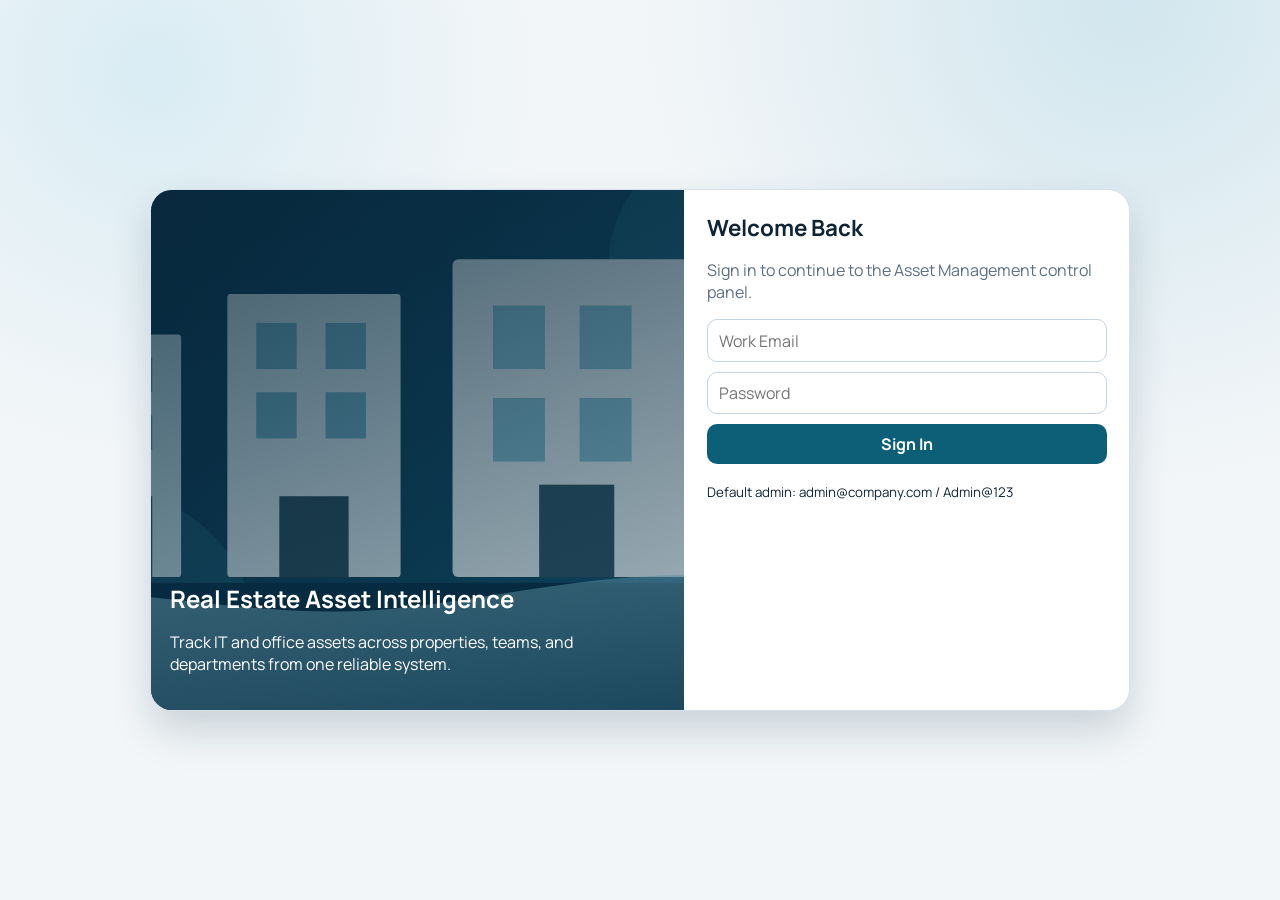
==== frontend/assets.html @ 0c9d4ae9 "Initial commit: asset tracking web application" ====
<!DOCTYPE html>
<html lang="en">
<head>
  <meta charset="UTF-8" />
  <meta name="viewport" content="width=device-width, initial-scale=1.0" />
  <title>Assets - Asset Tracker</title>
  <link rel="stylesheet" href="css/styles.css" />
</head>
<body>
  <div class="layout">
    <aside class="sidebar">
      <div class="brand">
        <div class="brand-mark">RE</div>
        <div><h2>Estate AssetOps</h2><p>Asset Management Suite</p></div>
      </div>
      <a class="nav-link" href="dashboard.html">Dashboard</a>
      <a class="nav-link" href="employees.html">Employees</a>
      <a class="nav-link active" href="assets.html">Assets</a>
      <a class="nav-link" href="assignments.html">Assignments</a>
      <a class="nav-link" href="reports.html">Reports</a>
      <div class="side-footer"><button class="secondary full" onclick="logout()">Logout</button></div>
    </aside>
    <main class="main">
      <div class="page-head">
        <div class="page-title">
          <h1>Asset Registry</h1>
          <p>Track laptops, mobile devices, furniture and office equipment by property location.</p>
        </div>
        <button id="addAssetBtn">Add Asset</button>
      </div>

      <section class="panel">
        <img src="assets/city-banner.svg" class="preview-image" alt="Real estate building" />
        <div class="toolbar">
          <input id="search" placeholder="Search by asset ID or name" />
          <input id="category" placeholder="Category" />
          <select id="status">
            <option value="">All Status</option>
            <option>Available</option>
            <option>Assigned</option>
            <option>Under Repair</option>
            <option>Lost</option>
            <option>Retired</option>
            <option>Inactive</option>
          </select>
          <input id="assigned_employee" placeholder="Assigned Employee" />
          <button onclick="loadAssets()">Apply Filters</button>
        </div>
        <table>
          <thead>
            <tr>
              <th>Asset ID</th>
              <th>Unique ID</th>
              <th>Name</th>
              <th>Category</th>
              <th>Status</th>
              <th>Location</th>
              <th>Actions</th>
            </tr>
          </thead>
          <tbody id="assetRows"></tbody>
        </table>
      </section>
    </main>
  </div>

  <div class="modal" id="assetModal">
    <div class="modal-content">
      <div class="panel-head"><h3 id="assetModalTitle">Add Asset</h3></div>
      <form id="assetForm" class="form-grid">
        <input name="asset_unique_id" placeholder="Asset Unique ID" required />
        <input name="asset_name" placeholder="Asset Name" required />
        <input name="category" placeholder="Category" required />
        <input name="brand" placeholder="Brand" />
        <input name="model" placeholder="Model" />
        <input name="serial_number" placeholder="Serial Number" />
        <input name="purchase_date" type="date" />
        <input name="purchase_cost" type="number" step="0.01" placeholder="Purchase Cost" />
        <input name="vendor" placeholder="Vendor" />
        <input name="warranty_expiry" type="date" />
        <input name="asset_location" placeholder="Asset Location" />
        <select name="status">
          <option>Available</option>
          <option>Assigned</option>
          <option>Under Repair</option>
          <option>Lost</option>
          <option>Retired</option>
          <option>Inactive</option>
        </select>
        <button type="submit">Save Asset</button>
        <button type="button" class="secondary" onclick="closeAssetModal()">Cancel</button>
      </form>
    </div>
  </div>

  <script src="js/api.js"></script>
  <script src="js/auth.js"></script>
  <script src="js/assets.js"></script>
</body>
</html>
---- frontend/css/styles.css ----
@import url("https://fonts.googleapis.com/css2?family=Manrope:wght@400;500;600;700;800&display=swap");

:root {
  --bg: #f3f6f8;
  --bg-elevated: #ffffff;
  --bg-soft: #edf3f8;
  --text: #0f2536;
  --text-muted: #5a7082;
  --line: #d6e1ea;
  --line-strong: #c5d4e1;
  --primary: #0d5f78;
  --primary-dark: #0a4f64;
  --primary-soft: #d9eef4;
  --success: #1e8f58;
  --danger: #b3261e;
  --warning: #d1780b;
  --shadow: 0 10px 25px rgba(12, 43, 65, 0.08);
  --radius-lg: 16px;
  --radius-md: 12px;
  --radius-sm: 10px;
}

* {
  box-sizing: border-box;
}

body {
  margin: 0;
  font-family: "Manrope", "Segoe UI", sans-serif;
  background:
    radial-gradient(circle at 12% 8%, #d9ecf3 0%, rgba(217, 236, 243, 0) 28%),
    radial-gradient(circle at 88% 0%, #d1e6ee 0%, rgba(209, 230, 238, 0) 34%),
    var(--bg);
  color: var(--text);
}

a {
  color: inherit;
}

.layout {
  min-height: 100vh;
  display: grid;
  grid-template-columns: 270px 1fr;
}

.sidebar {
  background: linear-gradient(180deg, #0b3044 0%, #0b2333 100%);
  color: #e7f2f7;
  padding: 1.2rem 1rem;
  border-right: 1px solid rgba(255, 255, 255, 0.08);
}

.brand {
  display: flex;
  gap: 0.7rem;
  align-items: center;
  margin-bottom: 1.2rem;
}

.brand-mark {
  width: 44px;
  height: 44px;
  display: grid;
  place-items: center;
  border-radius: 12px;
  background: linear-gradient(140deg, #4eb3cb, #2e8ea8);
  color: white;
  font-weight: 800;
}

.brand h2 {
  margin: 0;
  font-size: 1rem;
}

.brand p {
  margin: 0.18rem 0 0;
  font-size: 0.78rem;
  color: #b5d0dc;
}

.nav-link {
  display: block;
  color: #cae2ed;
  text-decoration: none;
  padding: 0.64rem 0.75rem;
  border-radius: 10px;
  margin-bottom: 0.35rem;
  font-weight: 600;
}

.nav-link:hover,
.nav-link.active {
  background: rgba(159, 219, 237, 0.15);
  color: #fff;
}

.side-footer {
  margin-top: 1rem;
  padding-top: 0.8rem;
  border-top: 1px solid rgba(255, 255, 255, 0.12);
}

.main {
  padding: 1.35rem;
}

.page-head {
  display: flex;
  justify-content: space-between;
  align-items: center;
  gap: 1rem;
  margin-bottom: 1rem;
}

.page-title h1 {
  margin: 0;
  font-size: 1.5rem;
  letter-spacing: -0.02em;
}

.page-title p {
  margin: 0.3rem 0 0;
  color: var(--text-muted);
}

.hero {
  position: relative;
  overflow: hidden;
  border-radius: var(--radius-lg);
  background: #0a3048;
  color: #fff;
  padding: 1.2rem;
  min-height: 180px;
  box-shadow: var(--shadow);
  margin-bottom: 1rem;
}

.hero::before {
  content: "";
  position: absolute;
  inset: 0;
  background: linear-gradient(100deg, rgba(6, 27, 43, 0.9) 25%, rgba(6, 27, 43, 0.2) 65%);
}

.hero-content {
  position: relative;
  z-index: 2;
  max-width: 560px;
}

.hero-content h2 {
  margin: 0 0 0.35rem;
  font-size: 1.35rem;
}

.hero-content p {
  margin: 0;
  color: #d6ecf5;
}

.hero-image {
  position: absolute;
  inset: 0;
  width: 100%;
  height: 100%;
  object-fit: cover;
}

.card-grid {
  display: grid;
  grid-template-columns: repeat(auto-fit, minmax(180px, 1fr));
  gap: 0.75rem;
}

.card {
  border-radius: var(--radius-md);
  border: 1px solid var(--line);
  background: var(--bg-elevated);
  padding: 0.95rem;
  box-shadow: var(--shadow);
}

.card .label {
  color: var(--text-muted);
  font-size: 0.84rem;
  font-weight: 600;
}

.card .value {
  margin-top: 0.35rem;
  font-size: 1.65rem;
  letter-spacing: -0.03em;
  font-weight: 800;
}

.panel {
  margin-top: 1rem;
  border-radius: var(--radius-md);
  border: 1px solid var(--line);
  background: var(--bg-elevated);
  padding: 1rem;
  box-shadow: var(--shadow);
}

.panel-head {
  display: flex;
  justify-content: space-between;
  align-items: center;
  margin-bottom: 0.85rem;
}

.panel-head h3 {
  margin: 0;
  font-size: 1.02rem;
}

.toolbar {
  display: flex;
  flex-wrap: wrap;
  gap: 0.55rem;
  margin-bottom: 0.8rem;
}

input,
select,
textarea,
button {
  font: inherit;
}

input,
select,
textarea {
  background: #fff;
  border: 1px solid var(--line-strong);
  border-radius: 10px;
  padding: 0.58rem 0.68rem;
  color: var(--text);
}

input:focus,
select:focus,
textarea:focus {
  outline: 2px solid #cce3ed;
  border-color: #95b9cb;
}

button {
  border: none;
  border-radius: 10px;
  padding: 0.57rem 0.8rem;
  background: var(--primary);
  color: #fff;
  font-weight: 700;
  cursor: pointer;
  transition: background 0.18s ease;
}

button:hover {
  background: var(--primary-dark);
}

button.secondary {
  background: #466172;
}

button.secondary:hover {
  background: #385161;
}

button.danger {
  background: var(--danger);
}

button.ghost {
  background: #e4eef3;
  color: #204055;
}

.full {
  width: 100%;
}

table {
  width: 100%;
  border-collapse: collapse;
  font-size: 0.92rem;
}

thead th {
  background: var(--bg-soft);
  color: #274659;
  font-size: 0.83rem;
  text-transform: uppercase;
  letter-spacing: 0.04em;
}

th,
td {
  text-align: left;
  border-bottom: 1px solid #e4ebf1;
  padding: 0.68rem;
  vertical-align: top;
}

tbody tr:hover {
  background: #f7fafc;
}

.actions {
  display: flex;
  gap: 0.35rem;
  flex-wrap: wrap;
}

.badge {
  display: inline-flex;
  align-items: center;
  border-radius: 999px;
  padding: 0.2rem 0.55rem;
  font-size: 0.78rem;
  font-weight: 700;
  background: var(--primary-soft);
  color: #1e5a70;
}

.badge.success { background: #daf5e7; color: #1c7a4b; }
.badge.warning { background: #fff1db; color: #955408; }
.badge.danger { background: #ffe3df; color: #9b231d; }

.user-pill {
  background: #eef4f8;
  border: 1px solid var(--line);
  border-radius: 999px;
  padding: 0.38rem 0.65rem;
  font-size: 0.82rem;
  color: #28495e;
  font-weight: 700;
}

.login-wrap {
  min-height: 100vh;
  display: grid;
  place-items: center;
  padding: 1rem;
}

.login-card {
  width: min(980px, 100%);
  border-radius: 22px;
  overflow: hidden;
  background: #fff;
  border: 1px solid var(--line);
  display: grid;
  grid-template-columns: 1.2fr 1fr;
  box-shadow: 0 20px 40px rgba(15, 53, 75, 0.18);
}

.login-visual {
  position: relative;
  min-height: 520px;
}

.login-visual img {
  position: absolute;
  inset: 0;
  width: 100%;
  height: 100%;
  object-fit: cover;
}

.login-visual::before {
  content: "";
  position: absolute;
  inset: 0;
  background: linear-gradient(160deg, rgba(6, 37, 56, 0.76), rgba(6, 37, 56, 0.3));
  z-index: 1;
}

.login-copy {
  position: absolute;
  left: 1.2rem;
  bottom: 1.2rem;
  color: #fff;
  z-index: 2;
  max-width: 80%;
}

.login-copy h2 {
  margin: 0;
}

.login-form-wrap {
  padding: 1.4rem;
}

.login-form-wrap h1 {
  margin: 0;
  font-size: 1.4rem;
}

.login-form-wrap p {
  color: var(--text-muted);
}

.form-grid {
  display: grid;
  gap: 0.6rem;
  grid-template-columns: repeat(auto-fit, minmax(180px, 1fr));
}

.form-grid .span-2 {
  grid-column: span 2;
}

.modal {
  position: fixed;
  inset: 0;
  display: none;
  align-items: center;
  justify-content: center;
  background: rgba(5, 21, 32, 0.55);
  z-index: 999;
  padding: 1rem;
}

.modal.open {
  display: flex;
}

.modal-content {
  width: min(760px, 100%);
  border-radius: 14px;
  background: #fff;
  border: 1px solid var(--line);
  padding: 1rem;
  max-height: 90vh;
  overflow: auto;
}

.empty {
  text-align: center;
  color: var(--text-muted);
  padding: 1rem;
}

.preview-image {
  width: 100%;
  max-height: 220px;
  object-fit: cover;
  border-radius: 12px;
  margin-bottom: 0.9rem;
  border: 1px solid var(--line);
}

.hidden {
  display: none !important;
}

.toast-wrap {
  position: fixed;
  right: 1rem;
  bottom: 1rem;
  display: grid;
  gap: 0.5rem;
  z-index: 1200;
}

.toast {
  min-width: 240px;
  max-width: 360px;
  padding: 0.62rem 0.75rem;
  border-radius: 10px;
  color: #fff;
  box-shadow: var(--shadow);
  font-weight: 700;
}

.toast.success { background: #1f8f5a; }
.toast.error { background: #b3261e; }
.toast.info { background: #235b76; }

@media (max-width: 1100px) {
  .layout {
    grid-template-columns: 1fr;
  }

  .sidebar {
    border-right: none;
    border-bottom: 1px solid rgba(255, 255, 255, 0.08);
  }
}

@media (max-width: 820px) {
  .main { padding: 0.9rem; }
  .login-card { grid-template-columns: 1fr; }
  .login-visual { min-height: 220px; }
  .form-grid .span-2 { grid-column: span 1; }
}
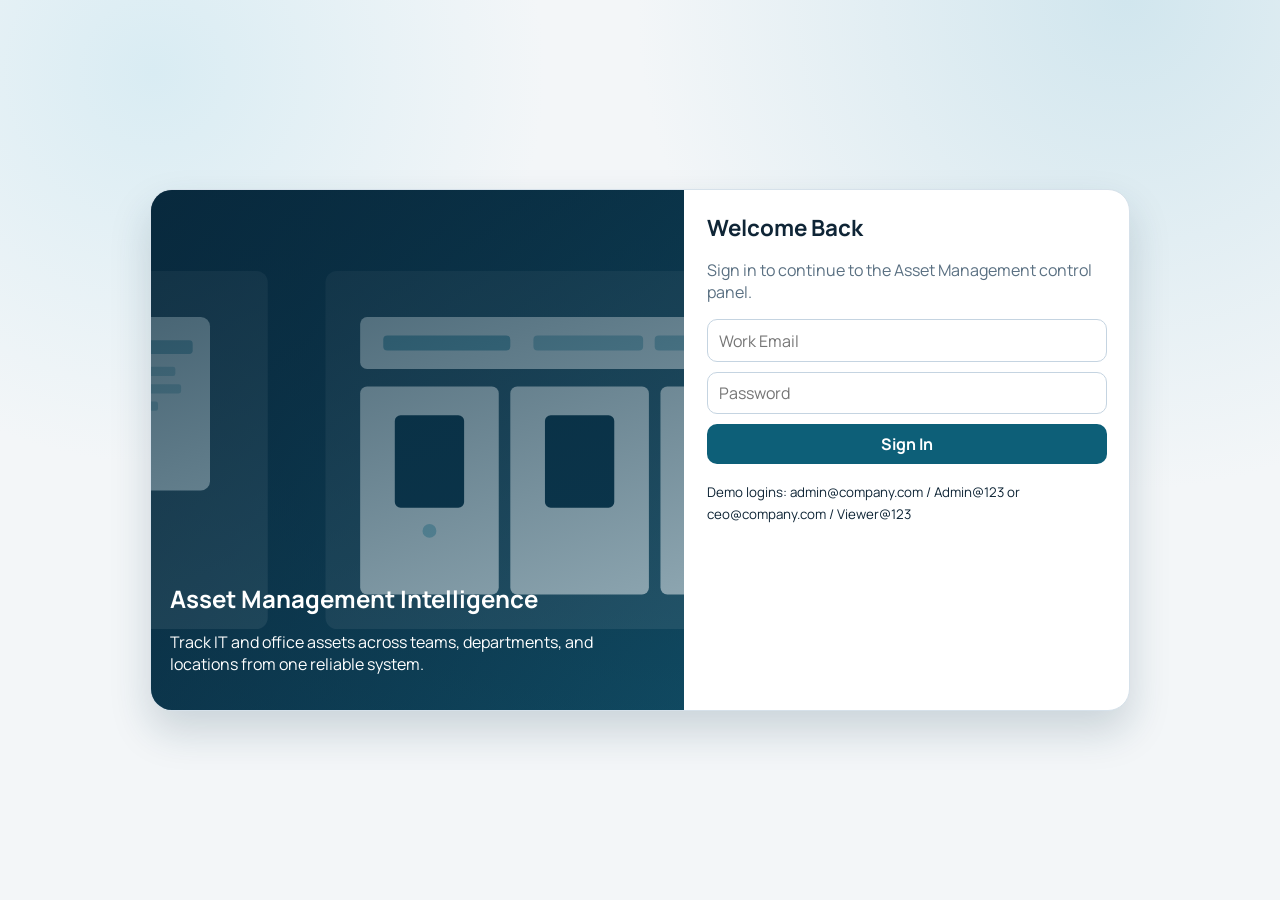
==== commit 22043412: "Retheme UI to enterprise asset management branding" ====
--- a/frontend/assets.html
+++ b/frontend/assets.html
@@ -11,7 +11,7 @@
     <aside class="sidebar">
       <div class="brand">
         <div class="brand-mark">RE</div>
-        <div><h2>Estate AssetOps</h2><p>Asset Management Suite</p></div>
+        <div><h2>Asset Command Center</h2><p>Enterprise Inventory Platform</p></div>
       </div>
       <a class="nav-link" href="dashboard.html">Dashboard</a>
       <a class="nav-link" href="employees.html">Employees</a>
@@ -24,13 +24,13 @@
       <div class="page-head">
         <div class="page-title">
           <h1>Asset Registry</h1>
-          <p>Track laptops, mobile devices, furniture and office equipment by property location.</p>
+          <p>Track laptops, mobile devices, furniture and office equipment by office location.</p>
         </div>
         <button id="addAssetBtn">Add Asset</button>
       </div>
 
       <section class="panel">
-        <img src="assets/city-banner.svg" class="preview-image" alt="Real estate building" />
+        <img src="assets/asset-management-banner.svg" class="preview-image" alt="Asset inventory overview" />
         <div class="toolbar">
           <input id="search" placeholder="Search by asset ID or name" />
           <input id="category" placeholder="Category" />
@@ -98,3 +98,4 @@
   <script src="js/assets.js"></script>
 </body>
 </html>
+
